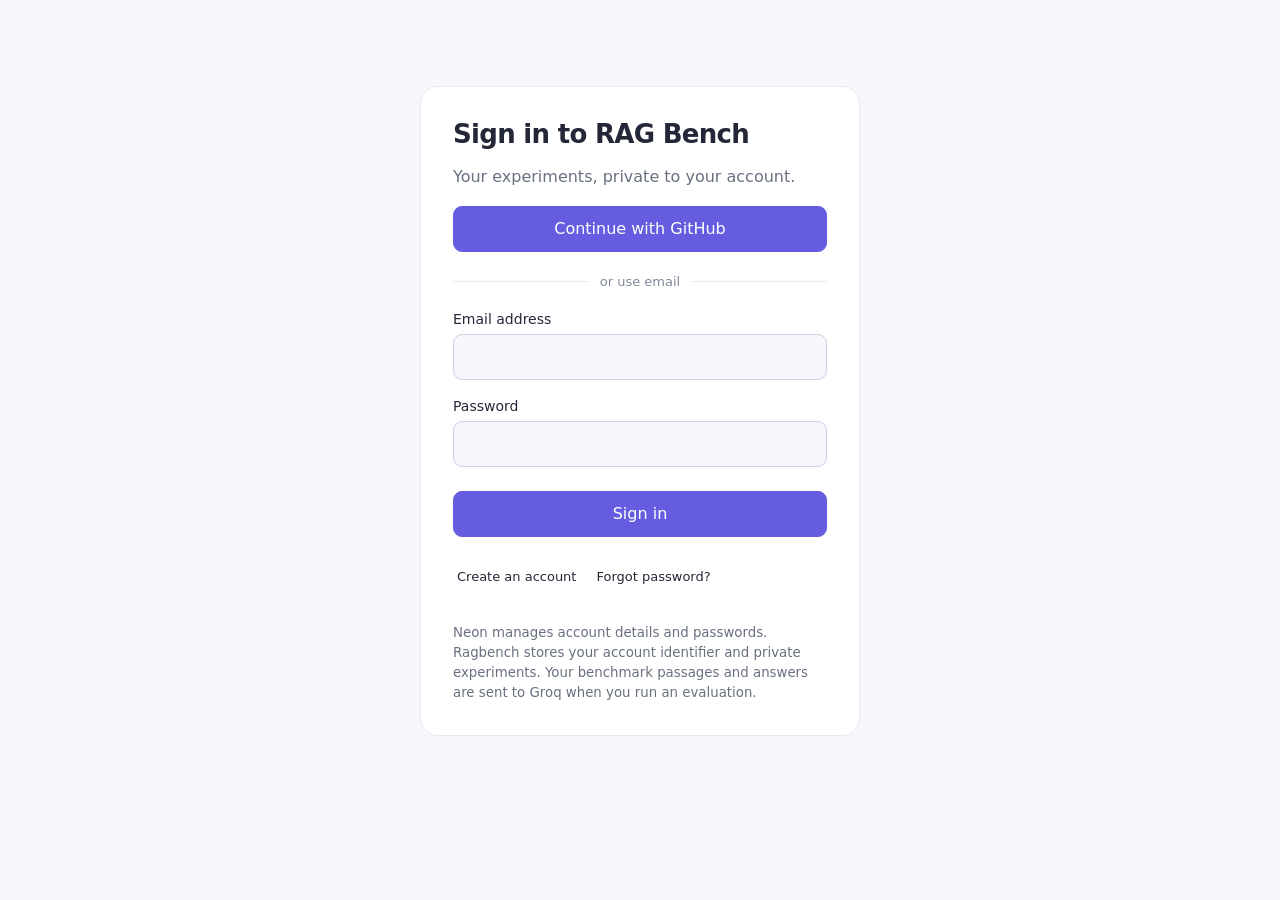
==== backend/account_login.html @ b1106404 "Add managed GitHub and verified email account login" ====
<!doctype html>
<html lang="en"><head><meta charset="utf-8"><meta name="viewport" content="width=device-width,initial-scale=1"><title>Sign in · RAG Bench</title>
<style nonce="__NONCE__">
:root{color-scheme:light;font-family:system-ui,sans-serif;color:#242737;background:#f6f7fc}*{box-sizing:border-box}body{margin:0;padding:32px 20px}main{max-width:440px;margin:6vh auto;background:white;border:1px solid #e8eaf2;border-radius:18px;padding:32px}h1{font-size:26px;letter-spacing:-.7px;margin:0 0 10px}p{color:#687080;line-height:1.55}button,input{font:inherit;min-height:46px;border-radius:9px;width:100%}button{cursor:pointer;border:1px solid #dce0ea;background:white;color:#242737;padding:10px 16px}button.primary{background:#655ce0;color:white;border-color:#655ce0}button:disabled{opacity:.6;cursor:wait}label{display:block;font-size:14px;margin:18px 0 7px}input{border:1px solid #cdd2df;padding:10px 12px;background:#f6f7fc}button:focus-visible,input:focus-visible,a:focus-visible{outline:3px solid #169b8a;outline-offset:3px}.divider{display:flex;align-items:center;gap:12px;margin:22px 0;color:#81889b;font-size:13px}.divider:before,.divider:after{content:"";flex:1;border-top:1px solid #e8eaf2}.actions{display:flex;gap:12px;margin:18px 0}.actions button{font-size:13px;width:auto;border:0;padding:4px;min-height:44px}#submit{margin-top:24px}#notice{font-size:14px;padding:12px;border-radius:9px;background:#eef4f2;color:#24675f}small{display:block;color:#687080;line-height:1.5;margin-top:24px}[hidden]{display:none!important}
</style></head><body><main>
<h1 id="title">Sign in to RAG Bench</h1><p id="intro">Your experiments, private to your account.</p>
<button id="github" class="primary" type="button">Continue with GitHub</button><div class="divider" id="divider">or use email</div>
<form id="form"><label for="email">Email address</label><input id="email" type="email" autocomplete="email" maxlength="254" required>
<div id="password-group"><label for="password">Password</label><input id="password" type="password" autocomplete="current-password" minlength="12" maxlength="128" required></div>
<button class="primary" id="submit" type="submit">Sign in</button></form>
<div class="actions"><button id="signup" type="button">Create an account</button><button id="recover" type="button">Forgot password?</button></div>
<p id="notice" role="status" aria-live="polite" hidden></p>
<small>Neon manages account details and passwords. Ragbench stores your account identifier and private experiments. Your benchmark passages and answers are sent to Groq when you run an evaluation.</small>
</main><script nonce="__NONCE__">
const config=__CONFIG__, $=id=>document.getElementById(id);
let mode='signin', busy=false;
const callback=config.origin+'/auth/login?flow='+encodeURIComponent(config.flow);
function notice(text){$('notice').textContent=text;$('notice').hidden=false}
function setMode(next){mode=next;$('title').textContent=next==='signup'?'Create your account':next==='recover'?'Reset your password':next==='reset'?'Choose a new password':'Sign in to RAG Bench';$('github').hidden=next!=='signin';$('divider').hidden=next!=='signin';$('password-group').hidden=next==='recover';$('password').required=next!=='recover';$('email').required=next!=='reset';$('email').hidden=next==='reset';document.querySelector('label[for=email]').hidden=next==='reset';$('password').autocomplete=next==='signin'?'current-password':'new-password';$('password').minLength=next==='signin'?1:12;$('submit').textContent=next==='signup'?'Create account':next==='recover'?'Send reset link':next==='reset'?'Save new password':'Sign in';$('signup').textContent=next==='signin'?'Create an account':'Back to sign in';$('notice').hidden=true}
async function provider(path,body){const response=await fetch(config.provider+path,{method:body?'POST':'GET',credentials:'include',headers:body?{'Content-Type':'application/json'}:{},body:body?JSON.stringify(body):undefined,signal:AbortSignal.timeout(15000)});const data=await response.json();if(!response.ok)throw new Error('Sign-in was not completed. Check your details or verify your email, then try again.');return data}
async function complete(){const session=await provider('/get-session');if(!session?.user)return false;if(!session.user.emailVerified){notice('Verify your email before signing in. Check your inbox and spam folder.');return false}const jwt=await provider('/token');if(!jwt.token)throw new Error('Your session could not be verified. Please sign in again.');const response=await fetch('/auth/finish',{method:'POST',headers:{'Content-Type':'application/json','Authorization':'Bearer '+jwt.token},body:JSON.stringify({flow:config.flow}),signal:AbortSignal.timeout(15000)});if(!response.ok)throw new Error('Your account could not be verified. Please restart sign-in from the dashboard.');$('form').hidden=true;$('github').hidden=true;$('divider').hidden=true;document.querySelector('.actions').hidden=true;try{await provider('/sign-out',{})}catch{}$('title').textContent='You’re signed in';$('intro').textContent='Return to your Ragbench tab. It will open your workspace automatically.';notice('Sign-in complete. You can close this tab.');return true}
async function operation(action){if(busy)return;busy=true;document.querySelectorAll('button').forEach(b=>b.disabled=true);try{await action()}catch(error){notice(error.message||'Connection failed. Please try again.')}finally{busy=false;document.querySelectorAll('button').forEach(b=>b.disabled=false)}}
$('signup').onclick=()=>setMode(mode==='signin'?'signup':'signin');$('recover').onclick=()=>setMode('recover');
$('github').onclick=()=>operation(async()=>{const data=await provider('/sign-in/social',{provider:'github',callbackURL:callback,disableRedirect:true});const destination=new URL(data.url);if(destination.protocol!=='https:'||destination.hostname!=='github.com')throw new Error('Invalid sign-in destination');location.assign(destination.href)});
$('form').onsubmit=event=>{event.preventDefault();operation(async()=>{const email=$('email').value.trim(),password=$('password').value;if(mode==='recover'){await provider('/request-password-reset',{email,redirectTo:config.origin+'/auth/reset'});notice('If this address has an account, you’ll receive a reset link. Check your inbox and spam folder.');return}if(mode==='reset'){await provider('/reset-password',{newPassword:password,token:new URLSearchParams(location.search).get('token')});history.replaceState(null,'',config.origin+'/auth/reset');$('password').value='';$('form').hidden=true;document.querySelector('.actions').hidden=true;$('title').textContent='Password updated';$('intro').textContent='Return to Ragbench and start sign-in with your new password.';notice('Your new password has been saved.');return}if(mode==='signup'){await provider('/sign-up/email',{email,password,name:email.split('@')[0],callbackURL:callback});$('password').value='';notice('Check your email to verify your account, then sign in.');return}await provider('/sign-in/email',{email,password});$('password').value='';await complete()})};
if(new URLSearchParams(location.search).has('token'))setMode('reset');else if(config.flow)operation(async()=>{try{await complete()}catch{notice('Sign in to continue.')}});else{$('form').hidden=true;$('github').hidden=true;$('divider').hidden=true;document.querySelector('.actions').hidden=true;notice('Open the password reset link from your email, or start sign-in from Ragbench.');}
</script></body></html>
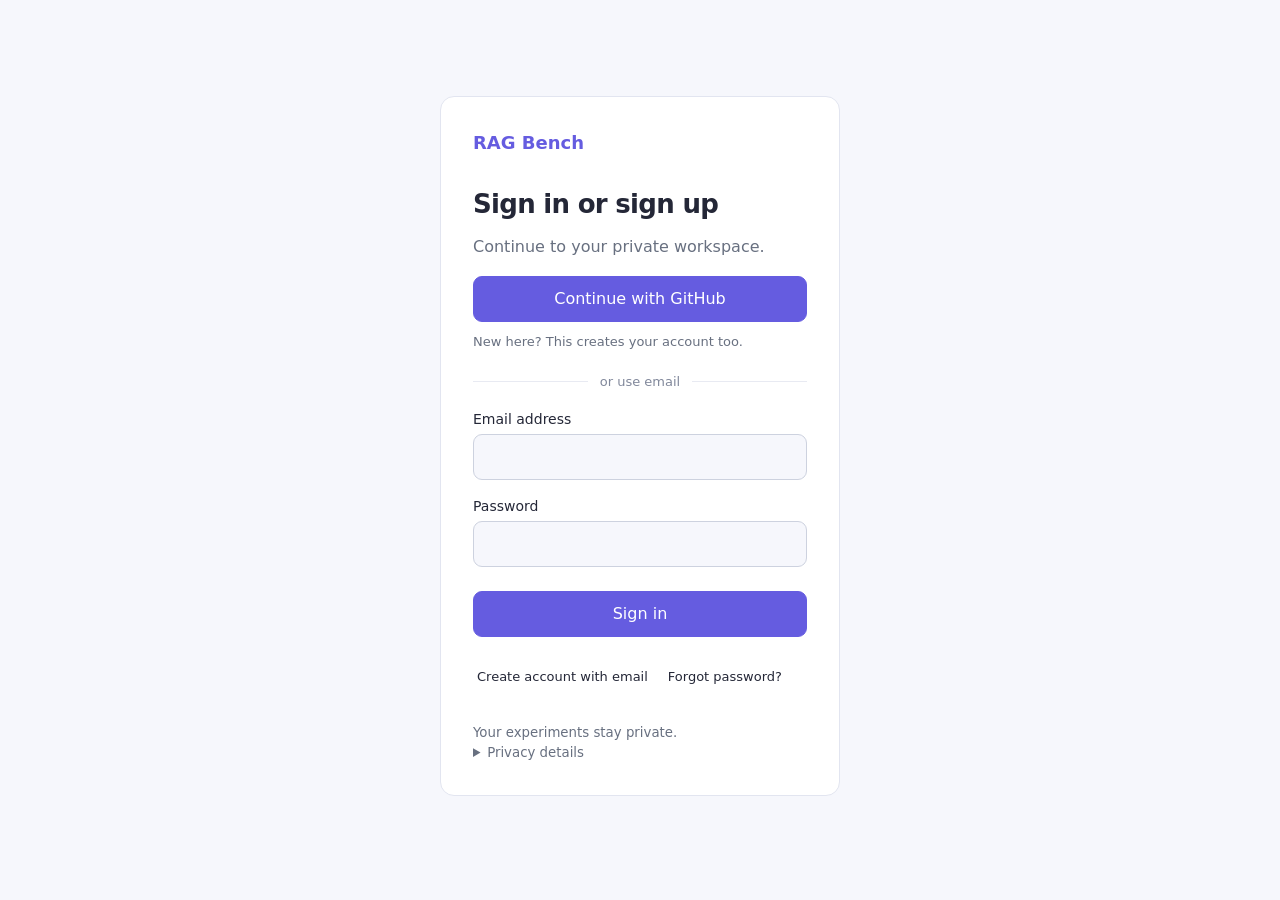
==== commit 28e66bd4: "Simplify account entry and complete the Neon OAuth exchange" ====
--- a/backend/account_login.html
+++ b/backend/account_login.html
@@ -1,27 +1,38 @@
 <!doctype html>
-<html lang="en"><head><meta charset="utf-8"><meta name="viewport" content="width=device-width,initial-scale=1"><title>Sign in · RAG Bench</title>
+<html lang="en"><head><meta charset="utf-8"><meta name="viewport" content="width=device-width,initial-scale=1"><title>Sign in Ãƒâ€šÃ‚Â· RAG Bench</title>
 <style nonce="__NONCE__">
-:root{color-scheme:light;font-family:system-ui,sans-serif;color:#242737;background:#f6f7fc}*{box-sizing:border-box}body{margin:0;padding:32px 20px}main{max-width:440px;margin:6vh auto;background:white;border:1px solid #e8eaf2;border-radius:18px;padding:32px}h1{font-size:26px;letter-spacing:-.7px;margin:0 0 10px}p{color:#687080;line-height:1.55}button,input{font:inherit;min-height:46px;border-radius:9px;width:100%}button{cursor:pointer;border:1px solid #dce0ea;background:white;color:#242737;padding:10px 16px}button.primary{background:#655ce0;color:white;border-color:#655ce0}button:disabled{opacity:.6;cursor:wait}label{display:block;font-size:14px;margin:18px 0 7px}input{border:1px solid #cdd2df;padding:10px 12px;background:#f6f7fc}button:focus-visible,input:focus-visible,a:focus-visible{outline:3px solid #169b8a;outline-offset:3px}.divider{display:flex;align-items:center;gap:12px;margin:22px 0;color:#81889b;font-size:13px}.divider:before,.divider:after{content:"";flex:1;border-top:1px solid #e8eaf2}.actions{display:flex;gap:12px;margin:18px 0}.actions button{font-size:13px;width:auto;border:0;padding:4px;min-height:44px}#submit{margin-top:24px}#notice{font-size:14px;padding:12px;border-radius:9px;background:#eef4f2;color:#24675f}small{display:block;color:#687080;line-height:1.5;margin-top:24px}[hidden]{display:none!important}
+:root{color-scheme:light;font-family:system-ui,sans-serif;color:#242737;background:#f6f7fc}*{box-sizing:border-box}body{margin:0;padding:24px 20px;-webkit-font-smoothing:antialiased}main{max-width:400px;margin:8vh auto;background:white;border:1px solid #e2e5f0;border-radius:14px;padding:32px}h1{text-wrap:balance}::selection{background:#eeecff;color:#242737}input{caret-color:#655ce0}a{color:#5147b8;text-underline-offset:3px}.brand{font-size:18px;font-weight:650;color:#655ce0;margin:0 0 32px}.helper{font-size:13px;margin:10px 0 0}.quiet{color:#626a83}#progress{padding:20px 0}#back{display:inline-flex;align-items:center;min-height:44px}button:active{transform:scale(.96)}button{transition:background-color 120ms ease-out,transform 120ms ease-out}button:hover{background:#f3f4fa}button.primary:hover{background:#5147b8}@media(max-width:480px){body{padding:20px 16px}main{margin:3vh auto;padding:24px}}@media(prefers-reduced-motion:reduce){button{transition:none;transform:none}}h1{font-size:26px;letter-spacing:-.7px;margin:0 0 10px}p{color:#687080;line-height:1.55}button,input{font:inherit;min-height:46px;border-radius:9px;width:100%}button{cursor:pointer;border:1px solid #dce0ea;background:white;color:#242737;padding:10px 16px}button.primary{background:#655ce0;color:white;border-color:#655ce0}button:disabled{opacity:.6;cursor:wait}label{display:block;font-size:14px;margin:18px 0 7px}input{border:1px solid #cdd2df;padding:10px 12px;background:#f6f7fc}button:focus-visible,input:focus-visible,a:focus-visible{outline:3px solid #169b8a;outline-offset:3px}.divider{display:flex;align-items:center;gap:12px;margin:22px 0;color:#81889b;font-size:13px}.divider:before,.divider:after{content:"";flex:1;border-top:1px solid #e8eaf2}.actions{display:flex;flex-wrap:wrap;gap:4px 12px;margin:18px 0}.actions button{font-size:13px;width:auto;border:0;padding:4px;min-height:44px}#submit{margin-top:24px}#notice{font-size:14px;padding:12px;border-radius:9px;background:#eef4f2;color:#24675f}small{display:block;color:#687080;line-height:1.5;margin-top:24px}[hidden]{display:none!important}
 </style></head><body><main>
-<h1 id="title">Sign in to RAG Bench</h1><p id="intro">Your experiments, private to your account.</p>
-<button id="github" class="primary" type="button">Continue with GitHub</button><div class="divider" id="divider">or use email</div>
+<p class="brand">RAG Bench</p><h1 id="title">Sign in or sign up</h1><p id="intro">Continue to your private workspace.</p>
+<p id="progress" role="status" hidden>Signing you inÃ¢â‚¬Â¦</p><div id="choices"><button id="github" class="primary" type="button">Continue with GitHub</button><p id="github-help" class="helper">New here? This creates your account too.</p><div class="divider" id="divider">or use email</div>
 <form id="form"><label for="email">Email address</label><input id="email" type="email" autocomplete="email" maxlength="254" required>
 <div id="password-group"><label for="password">Password</label><input id="password" type="password" autocomplete="current-password" minlength="12" maxlength="128" required></div>
 <button class="primary" id="submit" type="submit">Sign in</button></form>
-<div class="actions"><button id="signup" type="button">Create an account</button><button id="recover" type="button">Forgot password?</button></div>
-<p id="notice" role="status" aria-live="polite" hidden></p>
-<small>Neon manages account details and passwords. Ragbench stores your account identifier and private experiments. Your benchmark passages and answers are sent to Groq when you run an evaluation.</small>
+<div class="actions"><button id="signup" type="button">Create account with email</button><button id="recover" type="button">Forgot password?</button></div>
+</div><p id="notice" role="status" aria-live="polite" hidden></p>
+<a id="back" hidden>Back to Ragbench</a><small>Your experiments stay private. <details><summary>Privacy details</summary>Neon manages your account and password. Ragbench stores your account identifier and experiments. Benchmark passages and answers are sent to Groq when you run an evaluation.</details></small>
 </main><script nonce="__NONCE__">
 const config=__CONFIG__, $=id=>document.getElementById(id);
 let mode='signin', busy=false;
+const params=new URLSearchParams(location.search), emailOnly=params.get('method')==='email', verifierName='neon_auth_session_verifier';
+$('back').href=config.dashboard;
+function waiting(active,text='Signing you inÃ¢â‚¬Â¦'){ $('choices').hidden=active; $('progress').hidden=!active; $('progress').textContent=text; }
+function restart(message){waiting(false);notice(message);$('back').hidden=false;}
 const callback=config.origin+'/auth/login?flow='+encodeURIComponent(config.flow);
 function notice(text){$('notice').textContent=text;$('notice').hidden=false}
-function setMode(next){mode=next;$('title').textContent=next==='signup'?'Create your account':next==='recover'?'Reset your password':next==='reset'?'Choose a new password':'Sign in to RAG Bench';$('github').hidden=next!=='signin';$('divider').hidden=next!=='signin';$('password-group').hidden=next==='recover';$('password').required=next!=='recover';$('email').required=next!=='reset';$('email').hidden=next==='reset';document.querySelector('label[for=email]').hidden=next==='reset';$('password').autocomplete=next==='signin'?'current-password':'new-password';$('password').minLength=next==='signin'?1:12;$('submit').textContent=next==='signup'?'Create account':next==='recover'?'Send reset link':next==='reset'?'Save new password':'Sign in';$('signup').textContent=next==='signin'?'Create an account':'Back to sign in';$('notice').hidden=true}
+function setMode(next){mode=next;$('form').hidden=false;$('title').textContent=next==='signup'?'Create your account':next==='recover'?'Reset your password':next==='reset'?'Choose a new password':emailOnly?'Sign in':'Sign in or sign up';$('intro').textContent=next==='signup'?'Verify your email to get started.':next==='recover'?'Weâ€™ll email you a reset link.':next==='reset'?'Use at least 12 characters.':emailOnly?'Use your email and password.':'Continue to your private workspace.';$('github').hidden=emailOnly||!['signin','signup'].includes(next);$('github-help').hidden=$('github').hidden;$('divider').hidden=$('github').hidden;$('password-group').hidden=next==='recover';$('recover').hidden=next!=='signin';$('password').required=next!=='recover';document.querySelector('label[for=password]').textContent=['signup','reset'].includes(next)?'Password (12+ characters)':'Password';$('email').required=next!=='reset';$('email').hidden=next==='reset';document.querySelector('label[for=email]').hidden=next==='reset';$('password').autocomplete=next==='signin'?'current-password':'new-password';$('password').minLength=next==='signin'?1:12;$('submit').textContent=next==='signup'?'Create account':next==='recover'?'Send reset link':next==='reset'?'Save new password':'Sign in';$('signup').textContent=next==='signin'?'Create account with email':'Back to sign in';$('notice').hidden=true}
 async function provider(path,body){const response=await fetch(config.provider+path,{method:body?'POST':'GET',credentials:'include',headers:body?{'Content-Type':'application/json'}:{},body:body?JSON.stringify(body):undefined,signal:AbortSignal.timeout(15000)});const data=await response.json();if(!response.ok)throw new Error('Sign-in was not completed. Check your details or verify your email, then try again.');return data}
-async function complete(){const session=await provider('/get-session');if(!session?.user)return false;if(!session.user.emailVerified){notice('Verify your email before signing in. Check your inbox and spam folder.');return false}const jwt=await provider('/token');if(!jwt.token)throw new Error('Your session could not be verified. Please sign in again.');const response=await fetch('/auth/finish',{method:'POST',headers:{'Content-Type':'application/json','Authorization':'Bearer '+jwt.token},body:JSON.stringify({flow:config.flow}),signal:AbortSignal.timeout(15000)});if(!response.ok)throw new Error('Your account could not be verified. Please restart sign-in from the dashboard.');$('form').hidden=true;$('github').hidden=true;$('divider').hidden=true;document.querySelector('.actions').hidden=true;try{await provider('/sign-out',{})}catch{}$('title').textContent='You’re signed in';$('intro').textContent='Return to your Ragbench tab. It will open your workspace automatically.';notice('Sign-in complete. You can close this tab.');return true}
-async function operation(action){if(busy)return;busy=true;document.querySelectorAll('button').forEach(b=>b.disabled=true);try{await action()}catch(error){notice(error.message||'Connection failed. Please try again.')}finally{busy=false;document.querySelectorAll('button').forEach(b=>b.disabled=false)}}
+async function complete(){const verifier=params.get(verifierName);const session=await provider('/get-session'+(verifier?'?'+verifierName+'='+encodeURIComponent(verifier):''));if(verifier&&session?.user){const clean=new URL(location.href);clean.searchParams.delete(verifierName);history.replaceState(null,'',clean.href);params.delete(verifierName)}if(!session?.user)return false;if(!session.user.emailVerified){notice('Verify your email before signing in. Check your inbox and spam folder.');return false}const jwt=await provider('/token');if(!jwt.token)throw new Error('Your session could not be verified. Please sign in again.');const response=await fetch('/auth/finish',{method:'POST',headers:{'Content-Type':'application/json','Authorization':'Bearer '+jwt.token},body:JSON.stringify({flow:config.flow}),signal:AbortSignal.timeout(15000)});if(!response.ok)throw new Error('Your account could not be verified. Please restart sign-in from the dashboard.');const result=await response.json();try{await provider('/sign-out',{})}catch{}const destination=new URL(config.dashboard);destination.searchParams.set('rb_flow',config.flow);destination.searchParams.set('rb_ticket',result.ticket);location.replace(destination.href);return true}
+async function operation(action){if(busy)return;busy=true;document.querySelectorAll('button').forEach(b=>b.disabled=true);try{await action()}catch(error){waiting(false);notice(error.message||'Connection failed. Please try again.');$('back').hidden=false}finally{busy=false;document.querySelectorAll('button').forEach(b=>b.disabled=false)}}
 $('signup').onclick=()=>setMode(mode==='signin'?'signup':'signin');$('recover').onclick=()=>setMode('recover');
-$('github').onclick=()=>operation(async()=>{const data=await provider('/sign-in/social',{provider:'github',callbackURL:callback,disableRedirect:true});const destination=new URL(data.url);if(destination.protocol!=='https:'||destination.hostname!=='github.com')throw new Error('Invalid sign-in destination');location.assign(destination.href)});
-$('form').onsubmit=event=>{event.preventDefault();operation(async()=>{const email=$('email').value.trim(),password=$('password').value;if(mode==='recover'){await provider('/request-password-reset',{email,redirectTo:config.origin+'/auth/reset'});notice('If this address has an account, you’ll receive a reset link. Check your inbox and spam folder.');return}if(mode==='reset'){await provider('/reset-password',{newPassword:password,token:new URLSearchParams(location.search).get('token')});history.replaceState(null,'',config.origin+'/auth/reset');$('password').value='';$('form').hidden=true;document.querySelector('.actions').hidden=true;$('title').textContent='Password updated';$('intro').textContent='Return to Ragbench and start sign-in with your new password.';notice('Your new password has been saved.');return}if(mode==='signup'){await provider('/sign-up/email',{email,password,name:email.split('@')[0],callbackURL:callback});$('password').value='';notice('Check your email to verify your account, then sign in.');return}await provider('/sign-in/email',{email,password});$('password').value='';await complete()})};
-if(new URLSearchParams(location.search).has('token'))setMode('reset');else if(config.flow)operation(async()=>{try{await complete()}catch{notice('Sign in to continue.')}});else{$('form').hidden=true;$('github').hidden=true;$('divider').hidden=true;document.querySelector('.actions').hidden=true;notice('Open the password reset link from your email, or start sign-in from Ragbench.');}
+async function githubSignIn(){return operation(async()=>{waiting(true,'Connecting to GitHubÃ¢â‚¬Â¦');const data=await provider('/sign-in/social',{provider:'github',callbackURL:callback,disableRedirect:true});const destination=new URL(data.url);const pinned=new URL(config.provider),neonInit=destination.origin===pinned.origin&&destination.pathname===pinned.pathname+'/sign-in/social/init';if(destination.protocol!=='https:'||destination.username||destination.password||(!neonInit&&destination.hostname!=='github.com'))throw new Error('Invalid sign-in destination');location.assign(destination.href)})}
+$('github').onclick=githubSignIn;
+$('form').onsubmit=event=>{event.preventDefault();operation(async()=>{const email=$('email').value.trim(),password=$('password').value;if(mode==='recover'){await provider('/request-password-reset',{email,redirectTo:config.origin+'/auth/reset'});notice('If this address has an account, youÃƒÂ¢Ã¢â€šÂ¬Ã¢â€žÂ¢ll receive a reset link. Check your inbox and spam folder.');return}if(mode==='reset'){await provider('/reset-password',{newPassword:password,token:new URLSearchParams(location.search).get('token')});history.replaceState(null,'',config.origin+'/auth/reset');$('password').value='';$('form').hidden=true;document.querySelector('.actions').hidden=true;$('title').textContent='Password updated';$('intro').textContent='Return to Ragbench and start sign-in with your new password.';notice('Your new password has been saved.');return}if(mode==='signup'){await provider('/sign-up/email',{email,password,name:email.split('@')[0],callbackURL:callback});$('password').value='';$('form').hidden=true;$('github').hidden=true;$('github-help').hidden=true;$('divider').hidden=true;$('title').textContent='Check your email';$('intro').textContent='Open the verification link, then sign in to your workspace.';$('signup').textContent='Back to sign in';notice('Verification email sent. Check your inbox and spam folder.');return}await provider('/sign-in/email',{email,password});$('password').value='';waiting(true);if(!await complete())waiting(false)})};
+setMode('signin');
+if(params.has('token'))setMode('reset');
+else if(config.flow){
+  if(params.has(verifierName))operation(async()=>{waiting(true);if(!await complete())restart('GitHub sign-in could not be completed. Return to Ragbench and try again.');});
+  else if(params.get('method')==='github')githubSignIn();
+  else operation(async()=>{if(await complete())waiting(true);});
+}else{waiting(true,'Start sign-in from Ragbench.');$('back').hidden=false;}
 </script></body></html>
